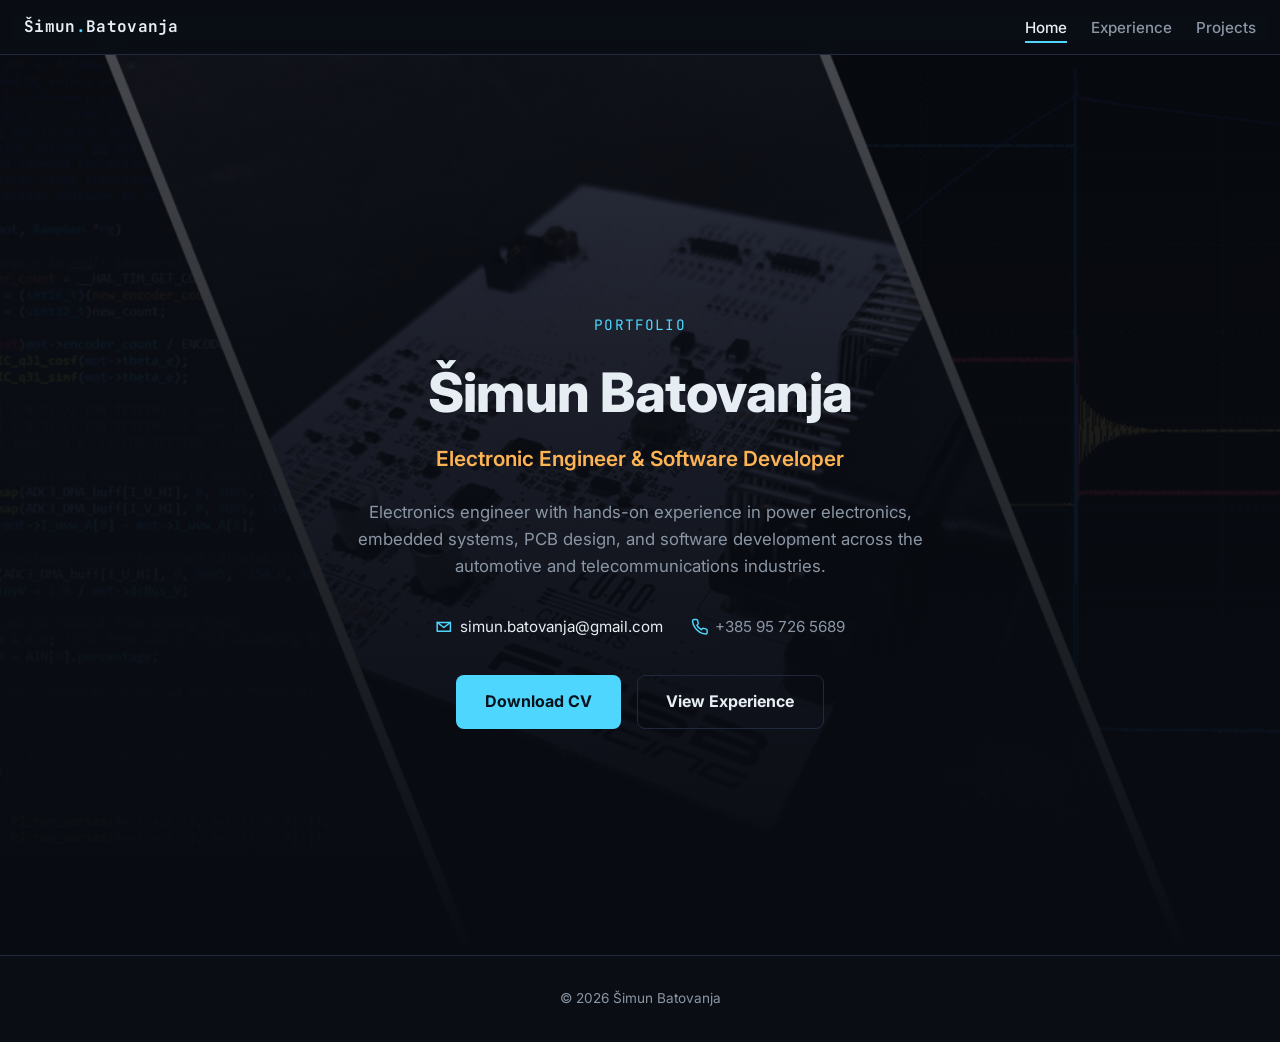
==== index.html @ f140dcae "Add portfolio site: home, experience, and projects pages Dark theme with PCB/code hero background, d" ====
<!doctype html>
<html lang="en">
<head>
  <meta charset="utf-8">
  <meta name="viewport" content="width=device-width, initial-scale=1, viewport-fit=cover">
  <title>Šimun Batovanja</title>
  <meta name="description" content="Šimun Batovanja — Electronic Engineer & Software Developer. Portfolio, experience, and CV.">
  <link rel="preconnect" href="https://fonts.googleapis.com">
  <link rel="preconnect" href="https://fonts.gstatic.com" crossorigin>
  <link href="https://fonts.googleapis.com/css2?family=Inter:wght@400;500;600;700;800&family=JetBrains+Mono:wght@400;500;700&display=swap" rel="stylesheet">
  <link rel="stylesheet" href="assets/css/style.css">
</head>
<body>

  <nav class="nav">
    <div class="nav__brand">Šimun<span>.</span>Batovanja</div>
    <ul class="nav__links">
      <li><a href="index.html" aria-current="page">Home</a></li>
      <li><a href="experience.html">Experience</a></li>
      <li><a href="projects.html">Projects</a></li>
    </ul>
  </nav>

  <header class="hero">
    <div class="hero__content">
      <p class="hero__eyebrow">Portfolio</p>
      <h1 class="hero__name">Šimun Batovanja</h1>
      <p class="hero__title">Electronic Engineer &amp; Software Developer</p>
      <p class="hero__summary">
        Electronics engineer with hands-on experience in power electronics, embedded systems,
        PCB design, and software development across the automotive and telecommunications industries.
      </p>

      <div class="contact-row">
        <span class="contact-row__item">
          <svg class="contact-row__icon" viewBox="0 0 24 24" fill="none" stroke-width="2" stroke-linecap="round" stroke-linejoin="round"><path d="M4 4h16v16H4z" stroke="none"/><path d="M3 6l9 7 9-7"/><path d="M3 6h18v12H3z"/></svg>
          <a href="mailto:simun.batovanja@gmail.com">simun.batovanja@gmail.com</a>
        </span>
        <span class="contact-row__item">
          <svg class="contact-row__icon" viewBox="0 0 24 24" fill="none" stroke-width="2" stroke-linecap="round" stroke-linejoin="round"><path d="M22 16.92v3a2 2 0 0 1-2.18 2 19.79 19.79 0 0 1-8.63-3.07 19.5 19.5 0 0 1-6-6 19.79 19.79 0 0 1-3.07-8.67A2 2 0 0 1 4.11 2h3a2 2 0 0 1 2 1.72c.127.96.361 1.903.7 2.81a2 2 0 0 1-.45 2.11L8.09 9.91a16 16 0 0 0 6 6l1.27-1.27a2 2 0 0 1 2.11-.45c.907.339 1.85.573 2.81.7A2 2 0 0 1 22 16.92z"/></svg>
          +385 95 726 5689
        </span>
      </div>

      <div class="btn-row">
        <a class="btn" href="assets/Simun_Batovanja_CV.pdf" download>Download CV</a>
        <a class="btn btn--ghost" href="experience.html">View Experience</a>
      </div>
    </div>
  </header>

  <footer class="footer">
    &copy; <span id="year"></span> Šimun Batovanja
  </footer>

  <script>
    document.getElementById('year').textContent = new Date().getFullYear();
  </script>
</body>
</html>
---- assets/css/style.css ----
:root {
  --bg: #0a0e14;
  --bg-alt: #0f1420;
  --bg-card: #121826;
  --border: #212a3d;
  --text: #e6edf3;
  --text-muted: #8b96a5;
  --accent: #4fd6ff;
  --accent-2: #ffb454;
  --mono: "JetBrains Mono", "Fira Code", ui-monospace, Consolas, monospace;
  --sans: "Inter", -apple-system, BlinkMacSystemFont, "Segoe UI", sans-serif;
}

* { box-sizing: border-box; }

html { scroll-behavior: smooth; }

body {
  margin: 0;
  background: var(--bg);
  color: var(--text);
  font-family: var(--sans);
  line-height: 1.6;
}

a { color: var(--accent); text-decoration: none; }
a:hover { text-decoration: underline; }

img { max-width: 100%; }

/* ---------- Nav ---------- */
.nav {
  position: sticky;
  top: 0;
  z-index: 50;
  display: flex;
  align-items: center;
  justify-content: space-between;
  gap: 1rem;
  padding: 0.9rem 1.5rem;
  background: rgba(10, 14, 20, 0.85);
  backdrop-filter: blur(8px);
  border-bottom: 1px solid var(--border);
  flex-wrap: wrap;
}

.nav__brand {
  font-family: var(--mono);
  font-weight: 700;
  color: var(--text);
  letter-spacing: 0.02em;
}

.nav__brand span { color: var(--accent); }

.nav__links {
  display: flex;
  gap: 1.5rem;
  list-style: none;
  margin: 0;
  padding: 0;
}

.nav__links a {
  color: var(--text-muted);
  font-size: 0.95rem;
  font-weight: 500;
  padding: 0.3rem 0;
  border-bottom: 2px solid transparent;
}

.nav__links a:hover,
.nav__links a[aria-current="page"] {
  color: var(--text);
  text-decoration: none;
  border-bottom-color: var(--accent);
}

/* ---------- Hero (index page) ---------- */
.hero {
  position: relative;
  min-height: 100vh;
  display: flex;
  align-items: center;
  justify-content: center;
  padding: calc(6rem + env(safe-area-inset-top, 0px)) 1.5rem 4rem;
  background-image:
    linear-gradient(180deg, rgba(8, 11, 17, 0.75) 0%, rgba(8, 11, 17, 0.9) 60%, rgba(8, 11, 17, 1) 100%),
    url("../images/hero-bg.png");
  background-size: cover;
  background-position: center;
}

.hero__content {
  max-width: 46rem;
  text-align: center;
}

.hero__eyebrow {
  font-family: var(--mono);
  color: var(--accent);
  font-size: 0.9rem;
  letter-spacing: 0.08em;
  text-transform: uppercase;
  margin: 0 0 0.75rem;
}

.hero__name {
  font-size: clamp(2.2rem, 6vw, 3.4rem);
  font-weight: 800;
  margin: 0 0 0.4rem;
  letter-spacing: -0.01em;
}

.hero__title {
  font-size: clamp(1.05rem, 2.5vw, 1.3rem);
  color: var(--accent-2);
  font-weight: 600;
  margin: 0 0 1.5rem;
}

.hero__summary {
  color: var(--text-muted);
  font-size: 1.05rem;
  margin: 0 auto 2.2rem;
  max-width: 38rem;
}

.contact-row {
  display: flex;
  flex-wrap: wrap;
  justify-content: center;
  gap: 1rem 1.75rem;
  margin-bottom: 2.2rem;
  font-size: 0.95rem;
}

.contact-row__item {
  display: flex;
  align-items: center;
  gap: 0.45rem;
  color: var(--text-muted);
}

.contact-row__item a { color: var(--text); }

.contact-row__icon {
  width: 1.1rem;
  height: 1.1rem;
  flex-shrink: 0;
  stroke: var(--accent);
}

.btn {
  display: inline-flex;
  align-items: center;
  gap: 0.5rem;
  padding: 0.85rem 1.8rem;
  border-radius: 0.5rem;
  background: var(--accent);
  color: #06131a;
  font-weight: 700;
  font-size: 1rem;
  border: none;
  cursor: pointer;
}

.btn:hover { background: #7ae2ff; text-decoration: none; }

.btn--ghost {
  background: transparent;
  color: var(--text);
  border: 1px solid var(--border);
}

.btn--ghost:hover { background: var(--bg-card); border-color: var(--accent); }

.btn-row {
  display: flex;
  justify-content: center;
  gap: 1rem;
  flex-wrap: wrap;
}

/* ---------- Page layout (experience / projects) ---------- */
.page {
  max-width: 54rem;
  margin: 0 auto;
  padding: 3rem 1.5rem 5rem;
}

.page__header {
  margin-bottom: 2.5rem;
}

.page__eyebrow {
  font-family: var(--mono);
  color: var(--accent);
  font-size: 0.85rem;
  letter-spacing: 0.08em;
  text-transform: uppercase;
  margin: 0 0 0.5rem;
}

.page__title {
  font-size: clamp(1.8rem, 4vw, 2.4rem);
  font-weight: 800;
  margin: 0;
}

.page__lede {
  color: var(--text-muted);
  margin-top: 0.75rem;
  max-width: 38rem;
}

section.block { margin-bottom: 3rem; }

.block__title {
  font-family: var(--mono);
  font-size: 0.8rem;
  letter-spacing: 0.12em;
  text-transform: uppercase;
  color: var(--text-muted);
  margin: 0 0 1.25rem;
  padding-bottom: 0.6rem;
  border-bottom: 1px solid var(--border);
}

/* ---------- Experience entries ---------- */
.entry {
  position: relative;
  padding-left: 1.4rem;
  border-left: 2px solid var(--border);
  margin-bottom: 2rem;
}

.entry:last-child { margin-bottom: 0; }

.entry::before {
  content: "";
  position: absolute;
  left: -7px;
  top: 0.35rem;
  width: 12px;
  height: 12px;
  border-radius: 50%;
  background: var(--accent);
  box-shadow: 0 0 0 4px rgba(79, 214, 255, 0.15);
}

.entry__head {
  display: flex;
  flex-wrap: wrap;
  align-items: baseline;
  gap: 0.4rem 0.75rem;
  margin-bottom: 0.15rem;
}

.entry__role {
  font-size: 1.1rem;
  font-weight: 700;
  margin: 0;
}

.entry__dates {
  font-family: var(--mono);
  font-size: 0.85rem;
  color: var(--accent-2);
}

.entry__org {
  color: var(--text-muted);
  font-size: 0.95rem;
  margin: 0 0 0.75rem;
}

.entry ul {
  margin: 0;
  padding-left: 1.2rem;
}

.entry li {
  margin-bottom: 0.4rem;
  color: var(--text);
}

.entry li:last-child { margin-bottom: 0; }

/* ---------- Education / certification cards ---------- */
.card {
  background: var(--bg-card);
  border: 1px solid var(--border);
  border-radius: 0.6rem;
  padding: 1.1rem 1.3rem;
  margin-bottom: 1rem;
}

.card:last-child { margin-bottom: 0; }

.card__title { font-weight: 700; margin: 0 0 0.3rem; }
.card__meta { color: var(--text-muted); font-size: 0.9rem; margin: 0; }
.card__meta + .card__meta { margin-top: 0.1rem; }

/* ---------- Skills ---------- */
.skills-grid {
  display: grid;
  grid-template-columns: repeat(auto-fit, minmax(14rem, 1fr));
  gap: 1.5rem;
}

.skills-group h3 {
  font-size: 0.95rem;
  margin: 0 0 0.6rem;
  color: var(--text);
}

.skills-group ul {
  margin: 0;
  padding-left: 1.1rem;
  color: var(--text-muted);
  font-size: 0.92rem;
}

.skills-group li { margin-bottom: 0.3rem; }

/* ---------- Projects grid ---------- */
.projects-grid {
  display: grid;
  grid-template-columns: repeat(auto-fit, minmax(16rem, 1fr));
  gap: 1.5rem;
}

.project-card {
  background: var(--bg-card);
  border: 1px solid var(--border);
  border-radius: 0.6rem;
  overflow: hidden;
  display: flex;
  flex-direction: column;
}

.project-card__image {
  width: 100%;
  aspect-ratio: 16 / 9;
  object-fit: cover;
  background: var(--bg-alt);
  display: block;
}

.project-card__body { padding: 1.1rem 1.3rem; }

.project-card__title { font-weight: 700; margin: 0 0 0.4rem; }
.project-card__desc { color: var(--text-muted); font-size: 0.92rem; margin: 0 0 0.6rem; }

.project-card__tags {
  display: flex;
  flex-wrap: wrap;
  gap: 0.4rem;
}

.tag {
  font-family: var(--mono);
  font-size: 0.75rem;
  color: var(--accent);
  background: rgba(79, 214, 255, 0.08);
  border: 1px solid rgba(79, 214, 255, 0.25);
  padding: 0.15rem 0.5rem;
  border-radius: 0.3rem;
}

.empty-state {
  text-align: center;
  padding: 3.5rem 1.5rem;
  border: 1px dashed var(--border);
  border-radius: 0.6rem;
  color: var(--text-muted);
}

.empty-state p { margin: 0.3rem 0; }

/* ---------- Footer ---------- */
.footer {
  text-align: center;
  padding: 2rem 1.5rem calc(2rem + env(safe-area-inset-bottom, 0px));
  color: var(--text-muted);
  font-size: 0.85rem;
  border-top: 1px solid var(--border);
}

@media (max-width: 480px) {
  .nav { padding: 0.8rem 1rem; }
  .page { padding: 2rem 1rem 3rem; }
}
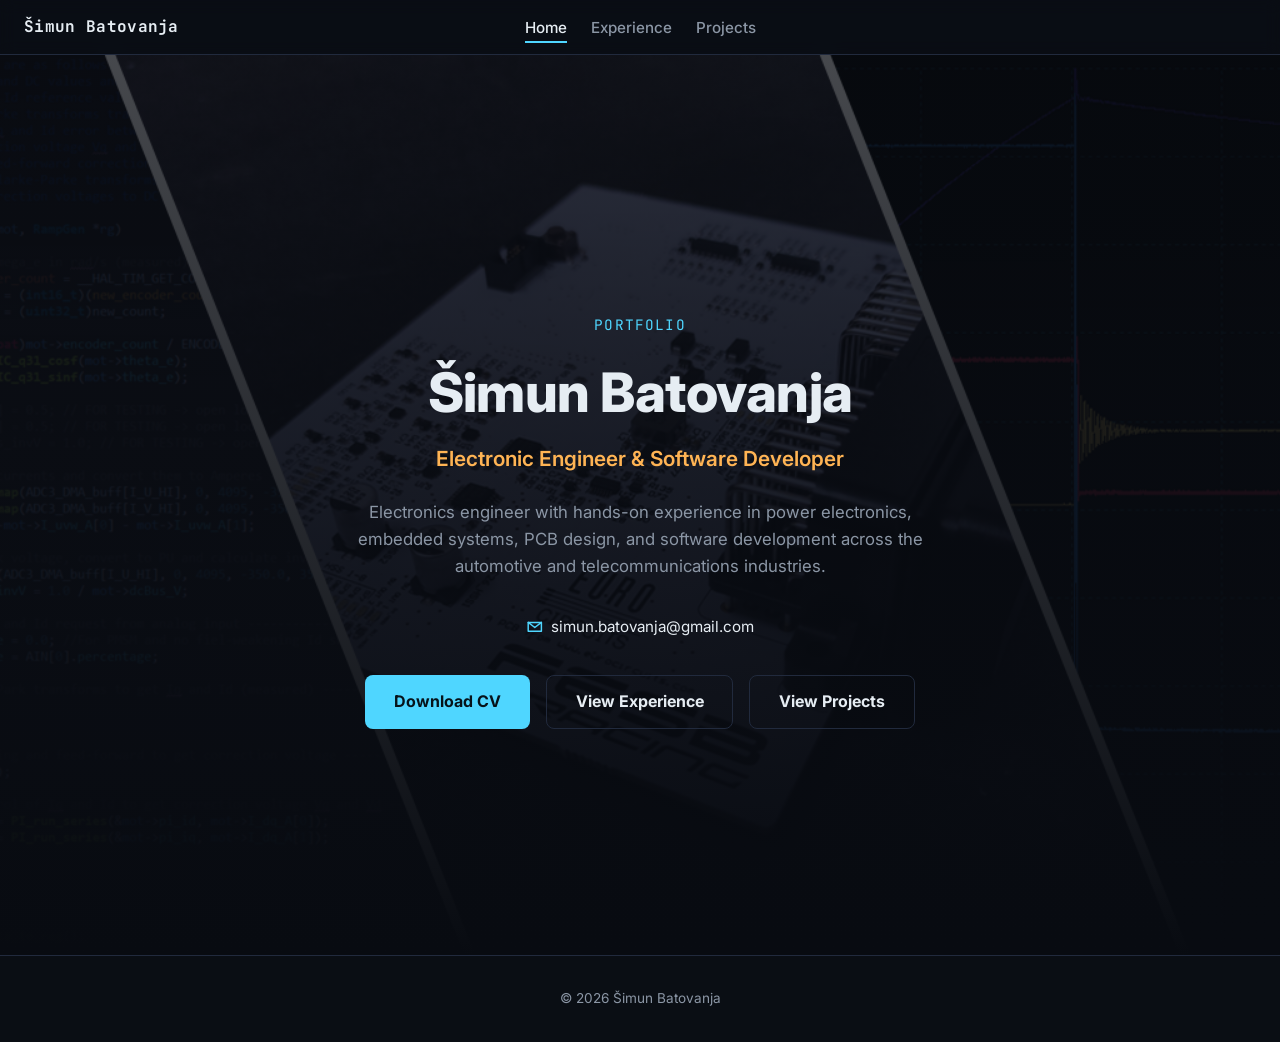
==== commit 5e247200: "Tweak nav and index page per feedback Drop the dot from the brand name, center the nav links, add a " ====
--- a/index.html
+++ b/index.html
@@ -13,12 +13,13 @@
 <body>
 
   <nav class="nav">
-    <div class="nav__brand">Šimun<span>.</span>Batovanja</div>
+    <div class="nav__brand">Šimun Batovanja</div>
     <ul class="nav__links">
       <li><a href="index.html" aria-current="page">Home</a></li>
       <li><a href="experience.html">Experience</a></li>
       <li><a href="projects.html">Projects</a></li>
     </ul>
+    <div class="nav__spacer" aria-hidden="true"></div>
   </nav>
 
   <header class="hero">
@@ -36,15 +37,12 @@
           <svg class="contact-row__icon" viewBox="0 0 24 24" fill="none" stroke-width="2" stroke-linecap="round" stroke-linejoin="round"><path d="M4 4h16v16H4z" stroke="none"/><path d="M3 6l9 7 9-7"/><path d="M3 6h18v12H3z"/></svg>
           <a href="mailto:simun.batovanja@gmail.com">simun.batovanja@gmail.com</a>
         </span>
-        <span class="contact-row__item">
-          <svg class="contact-row__icon" viewBox="0 0 24 24" fill="none" stroke-width="2" stroke-linecap="round" stroke-linejoin="round"><path d="M22 16.92v3a2 2 0 0 1-2.18 2 19.79 19.79 0 0 1-8.63-3.07 19.5 19.5 0 0 1-6-6 19.79 19.79 0 0 1-3.07-8.67A2 2 0 0 1 4.11 2h3a2 2 0 0 1 2 1.72c.127.96.361 1.903.7 2.81a2 2 0 0 1-.45 2.11L8.09 9.91a16 16 0 0 0 6 6l1.27-1.27a2 2 0 0 1 2.11-.45c.907.339 1.85.573 2.81.7A2 2 0 0 1 22 16.92z"/></svg>
-          +385 95 726 5689
-        </span>
       </div>
 
       <div class="btn-row">
         <a class="btn" href="assets/Simun_Batovanja_CV.pdf" download>Download CV</a>
         <a class="btn btn--ghost" href="experience.html">View Experience</a>
+        <a class="btn btn--ghost" href="projects.html">View Projects</a>
       </div>
     </div>
   </header>
--- a/assets/css/style.css
+++ b/assets/css/style.css
@@ -33,33 +33,37 @@
   position: sticky;
   top: 0;
   z-index: 50;
-  display: flex;
+  display: grid;
+  grid-template-columns: 1fr auto 1fr;
   align-items: center;
-  justify-content: space-between;
-  gap: 1rem;
+  column-gap: 1rem;
   padding: 0.9rem 1.5rem;
   background: rgba(10, 14, 20, 0.85);
   backdrop-filter: blur(8px);
   border-bottom: 1px solid var(--border);
-  flex-wrap: wrap;
 }
 
 .nav__brand {
+  grid-column: 1;
+  justify-self: start;
   font-family: var(--mono);
   font-weight: 700;
   color: var(--text);
   letter-spacing: 0.02em;
-}
-
-.nav__brand span { color: var(--accent); }
+  white-space: nowrap;
+}
 
 .nav__links {
+  grid-column: 2;
+  justify-self: center;
   display: flex;
   gap: 1.5rem;
   list-style: none;
   margin: 0;
   padding: 0;
 }
+
+.nav__spacer { grid-column: 3; }
 
 .nav__links a {
   color: var(--text-muted);
@@ -388,6 +392,16 @@
   border-top: 1px solid var(--border);
 }
 
+@media (max-width: 640px) {
+  .nav {
+    display: flex;
+    flex-direction: column;
+    align-items: center;
+    gap: 0.6rem;
+  }
+  .nav__spacer { display: none; }
+}
+
 @media (max-width: 480px) {
   .nav { padding: 0.8rem 1rem; }
   .page { padding: 2rem 1rem 3rem; }
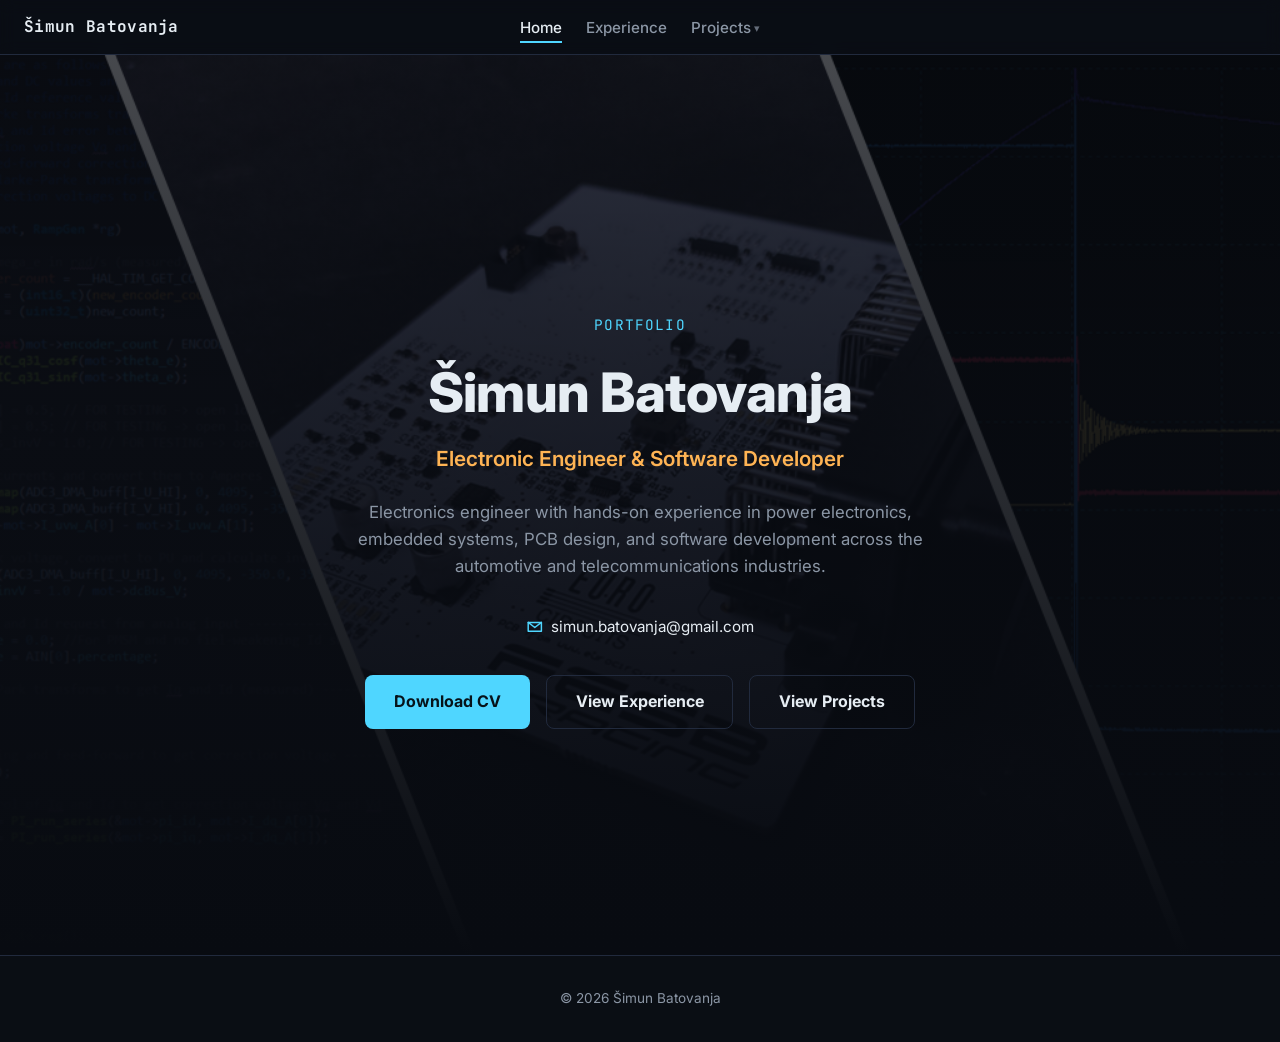
==== commit b22c771a: "Add hover dropdown to the Projects nav link The dropdown is built client-side by fetching projects.h" ====
--- a/index.html
+++ b/index.html
@@ -10,14 +10,14 @@
   <link href="https://fonts.googleapis.com/css2?family=Inter:wght@400;500;600;700;800&family=JetBrains+Mono:wght@400;500;700&display=swap" rel="stylesheet">
   <link rel="stylesheet" href="assets/css/style.css">
 </head>
-<body>
+<body data-root=".">
 
   <nav class="nav">
     <div class="nav__brand">Šimun Batovanja</div>
     <ul class="nav__links">
       <li><a href="index.html" aria-current="page">Home</a></li>
       <li><a href="experience.html">Experience</a></li>
-      <li><a href="projects.html">Projects</a></li>
+      <li><a href="projects.html" data-projects-link>Projects</a></li>
     </ul>
     <div class="nav__spacer" aria-hidden="true"></div>
   </nav>
@@ -40,7 +40,7 @@
       </div>
 
       <div class="btn-row">
-        <a class="btn" href="assets/Simun_Batovanja_CV.pdf" download>Download CV</a>
+        <a class="btn" href="assets/Simun_Batovanja_CV.pdf" target="_blank" rel="noopener">Download CV</a>
         <a class="btn btn--ghost" href="experience.html">View Experience</a>
         <a class="btn btn--ghost" href="projects.html">View Projects</a>
       </div>
@@ -51,6 +51,7 @@
     &copy; <span id="year"></span> Šimun Batovanja
   </footer>
 
+  <script src="assets/js/nav-dropdown.js" defer></script>
   <script>
     document.getElementById('year').textContent = new Date().getFullYear();
   </script>
--- a/assets/css/style.css
+++ b/assets/css/style.css
@@ -80,6 +80,54 @@
   border-bottom-color: var(--accent);
 }
 
+.nav__links li { position: relative; }
+
+.nav__links a[data-projects-link]::after {
+  content: "\25BE";
+  margin-left: 0.35em;
+  font-size: 0.7em;
+  opacity: 0.7;
+}
+
+.nav__dropdown {
+  position: absolute;
+  top: 100%;
+  left: 50%;
+  transform: translateX(-50%);
+  margin-top: 0.6rem;
+  display: none;
+  flex-direction: column;
+  min-width: 13rem;
+  background: var(--bg-card);
+  border: 1px solid var(--border);
+  border-radius: 0.5rem;
+  padding: 0.35rem;
+  box-shadow: 0 12px 30px rgba(0, 0, 0, 0.45);
+  z-index: 60;
+}
+
+.nav__links li:hover .nav__dropdown,
+.nav__links li:focus-within .nav__dropdown,
+.nav__links li.is-open .nav__dropdown {
+  display: flex;
+}
+
+.nav__dropdown a {
+  color: var(--text-muted);
+  font-size: 0.88rem;
+  font-weight: 500;
+  padding: 0.5rem 0.7rem;
+  border-radius: 0.35rem;
+  border-bottom: none;
+  white-space: nowrap;
+}
+
+.nav__dropdown a:hover {
+  color: var(--text);
+  background: rgba(79, 214, 255, 0.08);
+  text-decoration: none;
+}
+
 /* ---------- Hero (index page) ---------- */
 .hero {
   position: relative;
@@ -342,6 +390,15 @@
   overflow: hidden;
   display: flex;
   flex-direction: column;
+  color: inherit;
+  text-decoration: none;
+  transition: border-color 0.15s ease, transform 0.15s ease;
+}
+
+.project-card:hover {
+  border-color: var(--accent);
+  transform: translateY(-2px);
+  text-decoration: none;
 }
 
 .project-card__image {
@@ -382,6 +439,44 @@
 }
 
 .empty-state p { margin: 0.3rem 0; }
+
+/* ---------- Project detail page ---------- */
+.back-link {
+  display: inline-flex;
+  align-items: center;
+  gap: 0.4rem;
+  font-family: var(--mono);
+  font-size: 0.85rem;
+  color: var(--text-muted);
+  margin-bottom: 1.5rem;
+}
+
+.back-link:hover { color: var(--accent); text-decoration: none; }
+
+.project-hero {
+  width: 100%;
+  max-height: 26rem;
+  object-fit: cover;
+  border-radius: 0.6rem;
+  border: 1px solid var(--border);
+  margin-bottom: 1.75rem;
+  display: block;
+}
+
+.project-detail__tags {
+  display: flex;
+  flex-wrap: wrap;
+  gap: 0.4rem;
+  margin-top: 1rem;
+}
+
+.project-detail__body {
+  margin-top: 2rem;
+  color: var(--text);
+}
+
+.project-detail__body p { margin: 0 0 1rem; }
+.project-detail__body p:last-child { margin-bottom: 0; }
 
 /* ---------- Footer ---------- */
 .footer {
